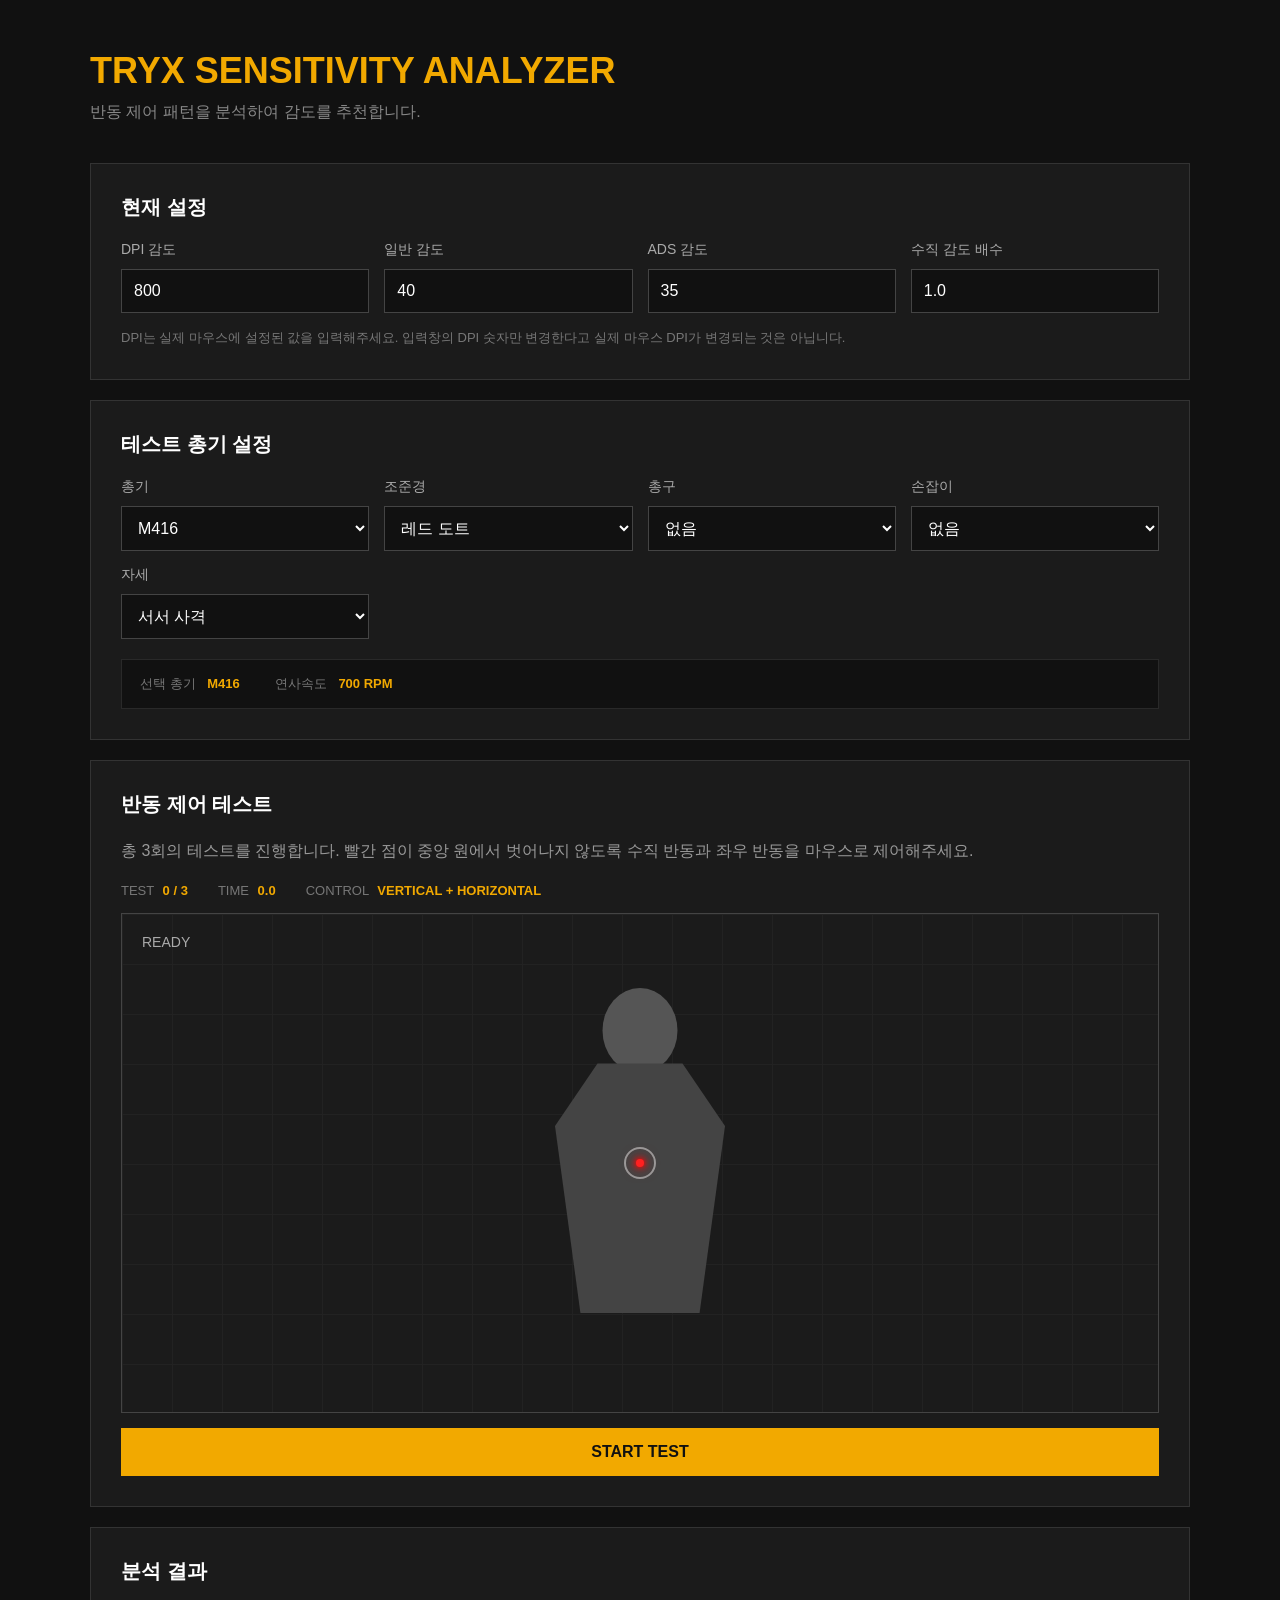
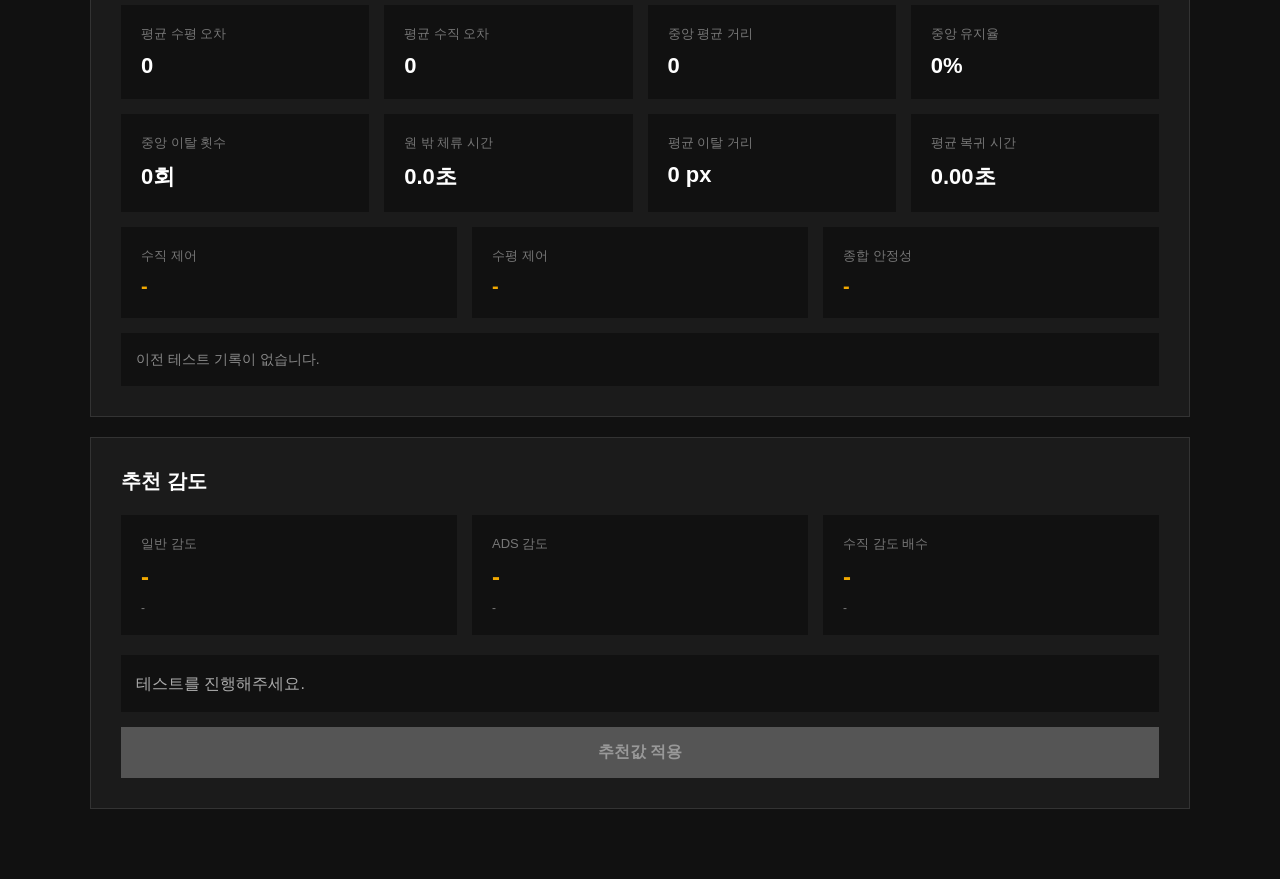
==== index.html @ f40408e4 "move index to root" ====
<!DOCTYPE html>
<html lang="ko">
<head>
    <meta charset="UTF-8">
    <meta name="viewport" content="width=device-width, initial-scale=1.0">
    <title>TRYX Sensitivity Analyzer</title>
    <link rel="stylesheet" href="./css/style.css">
    <script src="./js/script.js" defer></script>
</head>
<body>
<div id="wrap">
    <header>
        <h1>TRYX SENSITIVITY ANALYZER</h1>
        <p>반동 제어 패턴을 분석하여 감도를 추천합니다.</p>
    </header>
    <main>
        <!-- 현재 설정 -->
        <section class="setting">
            <h2>현재 설정</h2>
            <div class="setting_grid">
                <label>
                    DPI 감도
                    <input type="number" id="dpi" value="800" min="100" max="10000">
                </label>
                <label>
                    일반 감도
                    <input type="number" id="general" value="40" min="0" max="100">
                </label>
                <label>
                    ADS 감도
                    <input type="number" id="ads" value="35" min="1" max="100">
                </label>
                <label>
                    수직 감도 배수
                    <input type="number" id="vertical" value="1.0" min="0.1" max="2" step="0.01">
                </label>
            </div>
            <p class="setting_note">
                DPI는 실제 마우스에 설정된 값을 입력해주세요.
                입력창의 DPI 숫자만 변경한다고 실제 마우스 DPI가 변경되는 것은 아닙니다.
            </p>
        </section>
        <!-- 총기 설정 -->
        <section class="weapon_setting">
            <h2>테스트 총기 설정</h2>
            <div class="weapon_grid">
                <label>
                    총기
                    <select id="weapon">
                        <option value="m416">M416</option>
                        <option value="beryl">Beryl M762</option>
                        <option value="aug">AUG</option>
                        <option value="ace32">ACE32</option>
                        <option value="akm">AKM</option>
                    </select>
                </label>
                <label>
                    조준경
                    <select id="sight">
                        <option value="redDot">레드 도트</option>
                        <option value="holo">홀로그램</option>
                        <option value="2x">2배율</option>
                        <option value="3x">3배율</option>
                        <option value="4x">4배율</option>
                        <option value="6x">6배율</option>
                    </select>
                </label>
                <label>
                    총구
                    <select id="muzzle">
                        <option value="none">없음</option>
                        <option value="compensator">보정기</option>
                        <option value="muzzleBrake">제동기</option>
                        <option value="flashHider">소염기</option>
                        <option value="suppressor">소음기</option>
                    </select>
                </label>
                <label>
                    손잡이
                    <select id="grip">
                        <option value="none">없음</option>
                        <option value="vertical">수직 손잡이</option>
                        <option value="tilted">틸티드 그립</option>
                        <option value="half">하프 그립</option>
                        <option value="thumb">엄지 그립</option>
                    </select>
                </label>
                <label>
                    자세
                    <select id="stance">
                        <option value="stand">서서 사격</option>
                        <option value="crouch">앉아서 사격</option>
                    </select>
                </label>
            </div>
            <div class="weapon_info">
                <span>
                    선택 총기
                    <strong id="selectedWeapon">M416</strong>
                </span>
                <span>
                    연사속도
                    <strong id="weaponRPM">700 RPM</strong>
                </span>
            </div>
        </section>
        <!-- 반동 테스트 -->
        <section class="test" id="testSection">
            <h2>반동 제어 테스트</h2>
            <p class="description">
                총 3회의 테스트를 진행합니다.
                빨간 점이 중앙 원에서 벗어나지 않도록
                수직 반동과 좌우 반동을 마우스로 제어해주세요.
            </p>
            <div class="test_info">
                <span>
                    TEST
                    <strong id="roundText">0 / 3</strong>
                </span>
                <span>
                    TIME
                    <strong id="timeText">0.0</strong>
                </span>
                <span>
                    CONTROL
                    <strong>VERTICAL + HORIZONTAL</strong>
                </span>
            </div>
            <div id="aimArea">
                <div id="target">
                    <div class="target_head"></div>
                    <div class="target_body"></div>
                    <!-- 실제 JS 판정 기준과 정확히 같은 원 -->
                    <div class="target_center"></div>
                </div>
                <div id="redDot"></div>
                <div id="status">
                    READY
                </div>
            </div>
            <button id="startBtn">
                START TEST
            </button>
        </section>
        <!-- 분석 결과 -->
        <section class="result">
            <h2>분석 결과</h2>
            <div class="result_grid">
                <div>
                    <span>평균 수평 오차</span>
                    <strong id="resultX">0</strong>
                </div>
                <div>
                    <span>평균 수직 오차</span>
                    <strong id="resultY">0</strong>
                </div>
                <div>
                    <span>중앙 평균 거리</span>
                    <strong id="averageDistance">0</strong>
                </div>
                <div>
                    <span>중앙 유지율</span>
                    <strong id="centerRate">0%</strong>
                </div>
            </div>
            <!-- 중앙 이탈 분석 -->
            <div class="detail_grid">
                <div>
                    <span>중앙 이탈 횟수</span>
                    <strong id="escapeCount">0회</strong>
                </div>
                <div>
                    <span>원 밖 체류 시간</span>
                    <strong id="outsideTime">0.0초</strong>
                </div>
                <div>
                    <span>평균 이탈 거리</span>
                    <strong id="outsideDistance">0 px</strong>
                </div>
                <div>
                    <span>평균 복귀 시간</span>
                    <strong id="returnTime">0.00초</strong>
                </div>
            </div>
            <!-- 제어 분석 -->
            <div class="control_result">
                <div>
                    <span>수직 제어</span>
                    <strong id="verticalControl">-</strong>
                </div>

                <div>
                    <span>수평 제어</span>
                    <strong id="horizontalControl">-</strong>
                </div>

                <div>
                    <span>종합 안정성</span>
                    <strong id="stability">-</strong>
                </div>
            </div>
            <p id="comparison">
                이전 테스트 기록이 없습니다.
            </p>
        </section>
        <!-- 추천 감도 -->
        <section class="recommend">
            <h2>추천 감도</h2>
            <div class="recommend_grid">
                <div>
                    <span>일반 감도</span>
                    <strong id="recommendGeneral">-</strong>
                    <small id="recommendGeneralState">-</small>
                </div>
                <div>
                    <span>ADS 감도</span>
                    <strong id="recommendADS">-</strong>
                    <small id="recommendADSState">-</small>
                </div>
                <div>
                    <span>수직 감도 배수</span>
                    <strong id="recommendVertical">-</strong>
                    <small id="recommendVerticalState">-</small>
                </div>
            </div>
            <p id="feedback">
                테스트를 진행해주세요.
            </p>
            <button id="applyRecommendBtn" disabled>
                추천값 적용
            </button>
        </section>
    </main>
</div>
</body>
</html>
---- css/style.css ----
* {
    margin: 0;
    padding: 0;
    box-sizing: border-box;
}

body {
    background: #111;
    color: #fff;
    font-family: Arial, sans-serif;
}

#wrap {
    width: 1100px;
    margin: 0 auto;
    padding: 50px 0;
}

/* HEADER */
header {
    margin-bottom: 40px;
}

header h1 {
    font-size: 36px;
    color: #f2a900;
}

header p {
    margin-top: 10px;
    color: #888;
}

/* SECTION */
section {
    padding: 30px;
    margin-bottom: 20px;
    background: #1b1b1b;
    border: 1px solid #333;
}

section h2 {
    margin-bottom: 20px;
    font-size: 20px;
}

/* 현재 감도 */
.setting_grid {
    display: grid;
    grid-template-columns: repeat(auto-fit, minmax(190px, 1fr));
    gap: 15px;
}

.setting label,
.weapon_setting label {
    display: flex;
    flex-direction: column;
    gap: 10px;
    color: #aaa;
    font-size: 14px;
}

.setting input,
.weapon_setting select {
    width: 100%;
    padding: 12px;
    background: #111;
    border: 1px solid #444;
    color: #fff;
    font-size: 16px;
}

.setting input:focus,
.weapon_setting select:focus {
    outline: 1px solid #f2a900;
    border-color: #f2a900;
}

.setting_note {
    margin-top: 15px;
    color: #777;
    font-size: 13px;
    line-height: 1.6;
}

.dynamic_scope_setting input {
    border-color: #725600;
}

.dynamic_scope_setting span {
    color: #f2a900;
}

/* 총기 설정 */
.weapon_grid {
    display: grid;
    grid-template-columns: repeat(auto-fit, minmax(220px, 1fr));
    gap: 15px;
}

.weapon_setting select:disabled {
    background: #191919;
    color: #555;
    cursor: not-allowed;
}

.weapon_info {
    display: flex;
    gap: 35px;
    margin-top: 20px;
    padding: 15px 18px;
    background: #111;
    border: 1px solid #292929;
}

.weapon_info span {
    color: #777;
    font-size: 13px;
}

.weapon_info strong {
    margin-left: 8px;
    color: #f2a900;
}

/* 테스트 */
.description {
    margin-bottom: 20px;
    color: #999;
    line-height: 1.6;
}

.test_info {
    display: flex;
    gap: 30px;
    margin-bottom: 15px;
    flex-wrap: wrap;
}

.test_info span {
    color: #777;
    font-size: 13px;
}

.test_info strong {
    margin-left: 5px;
    color: #f2a900;
}

/* AIM AREA */
#aimArea {
    position: relative;
    width: 100%;
    height: 500px;
    overflow: hidden;
    cursor: none;
    border: 1px solid #444;
    background:
        linear-gradient(#222 1px, transparent 1px),
        linear-gradient(90deg, #222 1px, transparent 1px);
    background-size: 50px 50px;
    user-select: none;
}

#aimArea.testing {
    border-color: #705500;
}

/* 사람 타겟 */
#target {
    position: absolute;
    left: 50%;
    top: 50%;
    width: 180px;
    height: 350px;
    transform: translate(-50%, -50%);
    pointer-events: none;
}

.target_head {
    position: absolute;
    left: 50%;
    top: 0;
    width: 75px;
    height: 85px;
    transform: translateX(-50%);
    background: #555;
    border-radius: 50%;
}

.target_body {
    position: absolute;
    left: 50%;
    top: 75px;
    width: 170px;
    height: 250px;
    transform: translateX(-50%);
    background: #444;
    clip-path: polygon(
        25% 0,
        75% 0,
        100% 25%,
        85% 100%,
        15% 100%,
        0 25%
    );
}

/*
    중요:
    #target 자체가 AIM AREA 중앙에 있으므로
    target_center의 50% / 50%가
    RED DOT의 논리적 0,0과 정확히 일치한다.
*/
.target_center {
    position: absolute;
    left: 50%;
    top: 50%;
    width: 32px;
    height: 32px;
    transform: translate(-50%, -50%);
    border: 2px solid #999;
    border-radius: 50%;
    z-index: 5;
}

/* RED DOT */
#redDot {
    position: absolute;
    left: 50%;
    top: 50%;
    width: 8px;
    height: 8px;
    transform: translate(-50%, -50%);
    background: #ff2020;
    border-radius: 50%;
    box-shadow:
        0 0 5px #ff0000,
        0 0 10px #ff0000,
        0 0 15px rgba(255, 0, 0, 0.5);
    pointer-events: none;
    z-index: 10;
}

#status {
    position: absolute;
    top: 20px;
    left: 20px;
    color: #aaa;
    font-size: 14px;
    z-index: 20;
}

/* BUTTON */
#startBtn,
#applyRecommendBtn {
    width: 100%;
    padding: 15px;
    border: none;
    background: #f2a900;
    color: #111;
    font-size: 16px;
    font-weight: bold;
    cursor: pointer;
}

#startBtn {
    margin-top: 15px;
}

#startBtn:hover,
#applyRecommendBtn:hover {
    background: #ffc238;
}

#startBtn:disabled,
#applyRecommendBtn:disabled {
    background: #555;
    color: #999;
    cursor: not-allowed;
}

/* 분석 결과 */
.result_grid,
.detail_grid {
    display: grid;
    grid-template-columns: repeat(4, 1fr);
    gap: 15px;
}

.detail_grid {
    margin-top: 15px;
}

.result_grid div,
.detail_grid div,
.control_result div,
.recommend_grid div {
    display: flex;
    flex-direction: column;
    gap: 10px;
    padding: 20px;
    background: #111;
}

.result_grid span,
.detail_grid span,
.control_result span,
.recommend_grid span {
    color: #777;
    font-size: 13px;
}

.result_grid strong,
.detail_grid strong {
    font-size: 22px;
}

/* 제어 결과 */
.control_result {
    display: grid;
    grid-template-columns: repeat(3, 1fr);
    gap: 15px;
    margin-top: 15px;
}

.control_result strong {
    color: #f2a900;
    font-size: 20px;
}

#comparison {
    margin-top: 15px;
    padding: 15px;
    background: #111;
    color: #888;
    font-size: 14px;
    line-height: 1.6;
}

/* 추천 */
.recommend_grid {
    display: grid;
    grid-template-columns: repeat(auto-fit, minmax(220px, 1fr));
    gap: 15px;
}

.recommend_grid strong {
    color: #f2a900;
    font-size: 24px;
}

.recommend_grid small {
    color: #777;
    font-size: 12px;
}

#feedback {
    margin-top: 20px;
    padding: 15px;
    background: #111;
    color: #aaa;
    line-height: 1.7;
}

#applyRecommendBtn {
    margin-top: 15px;
}

/* 반응형 */
@media (max-width: 1150px) {
    #wrap {
        width: 90%;
    }
}

@media (max-width: 800px) {
    .setting_grid,
    .weapon_grid,
    .result_grid,
    .detail_grid {
        grid-template-columns: repeat(2, 1fr);
    }

    .control_result,
    .recommend_grid {
        grid-template-columns: 1fr;
    }

    #aimArea {
        height: 450px;
    }
}

@media (max-width: 520px) {
    .setting_grid,
    .weapon_grid,
    .result_grid,
    .detail_grid {
        grid-template-columns: 1fr;
    }

    header h1 {
        font-size: 27px;
    }

    section {
        padding: 20px;
    }
}

/* 전체화면 테스트 */
.test:fullscreen {
    width: 100%;
    height: 100%;
    margin: 0;
    padding: 30px 50px;
    border: none;
    background: #111;
    display: flex;
    flex-direction: column;
}

.test:fullscreen h2 {
    margin-bottom: 10px;
}

.test:fullscreen .description {
    margin-bottom: 10px;
}

.test:fullscreen .test_info {
    margin-bottom: 10px;
}

.test:fullscreen #aimArea {
    flex: 1;
    height: auto;
    min-height: 0;
}

.test:fullscreen #startBtn {
    display: none;
}

.test:fullscreen #target {
    transform: translate(-50%, -50%) scale(1.15);
}

.test:fullscreen #status {
    top: 25px;
    left: 25px;
    font-size: 16px;
}
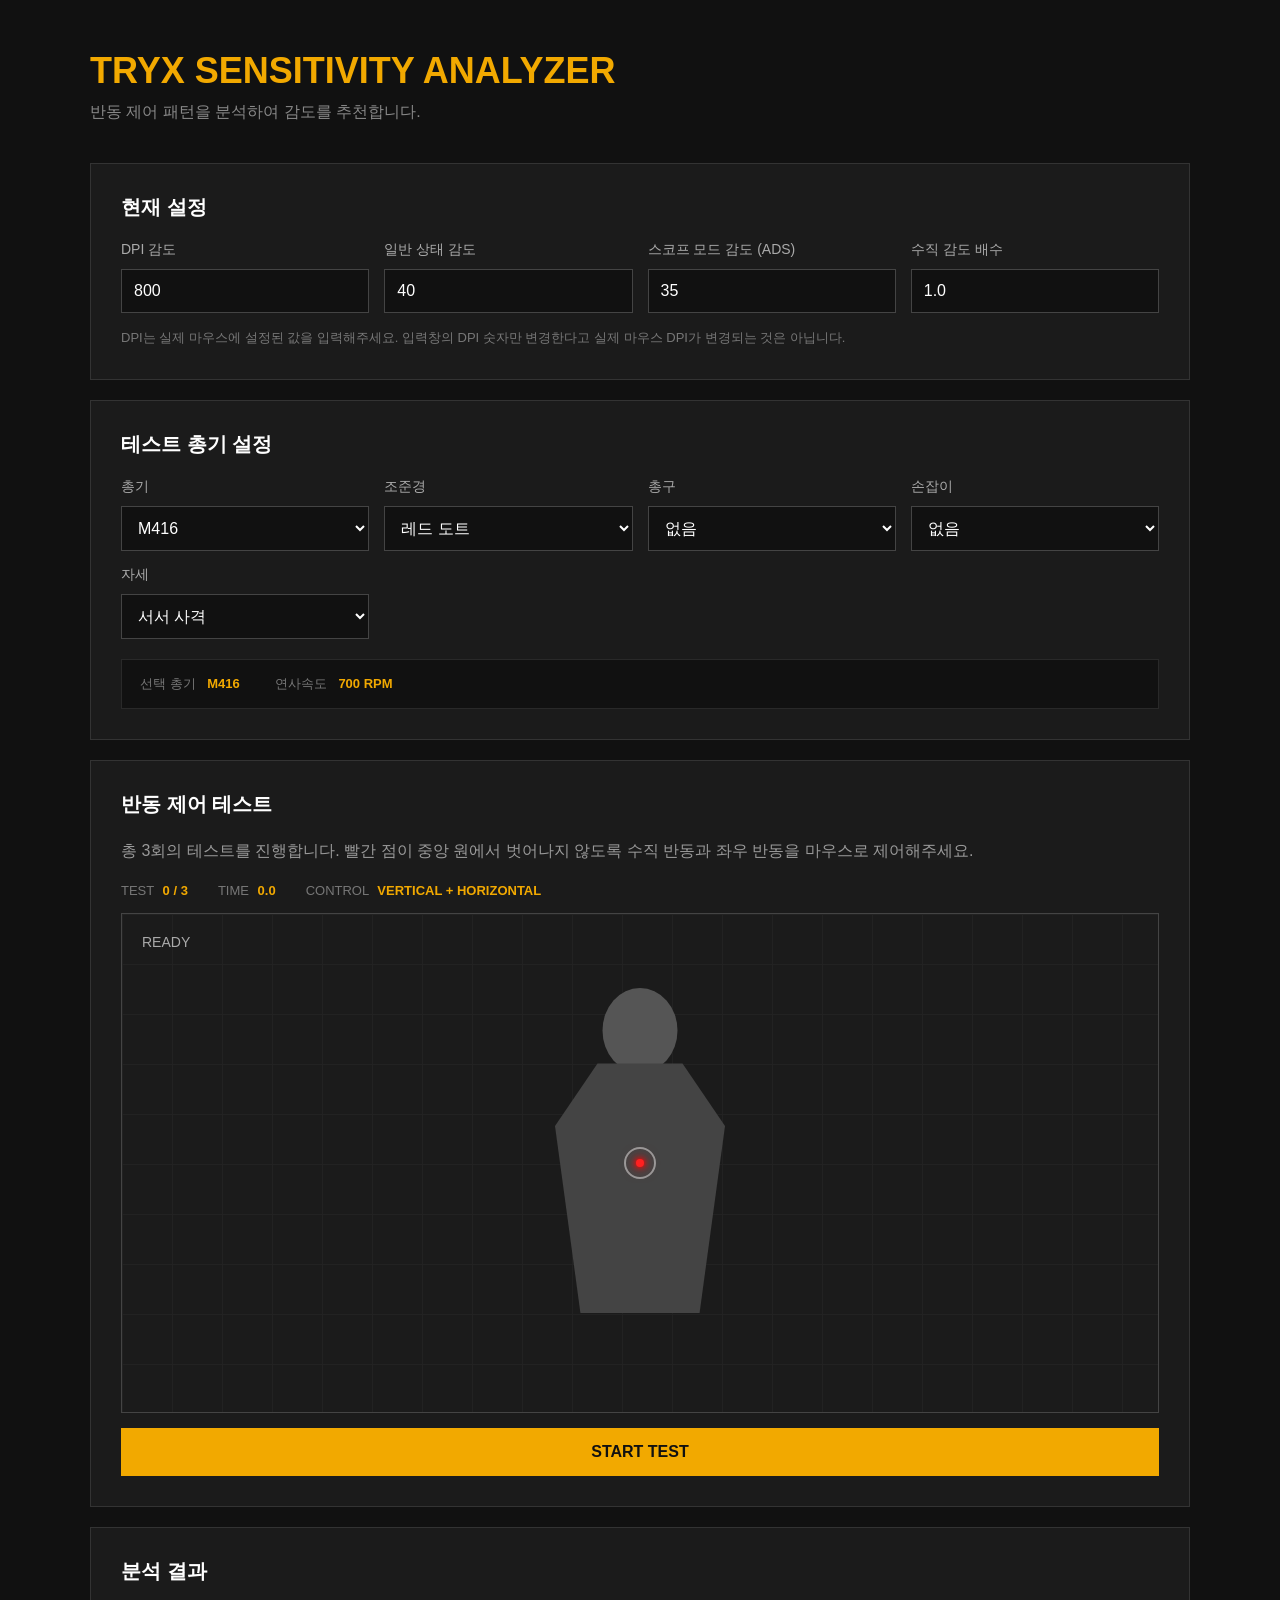
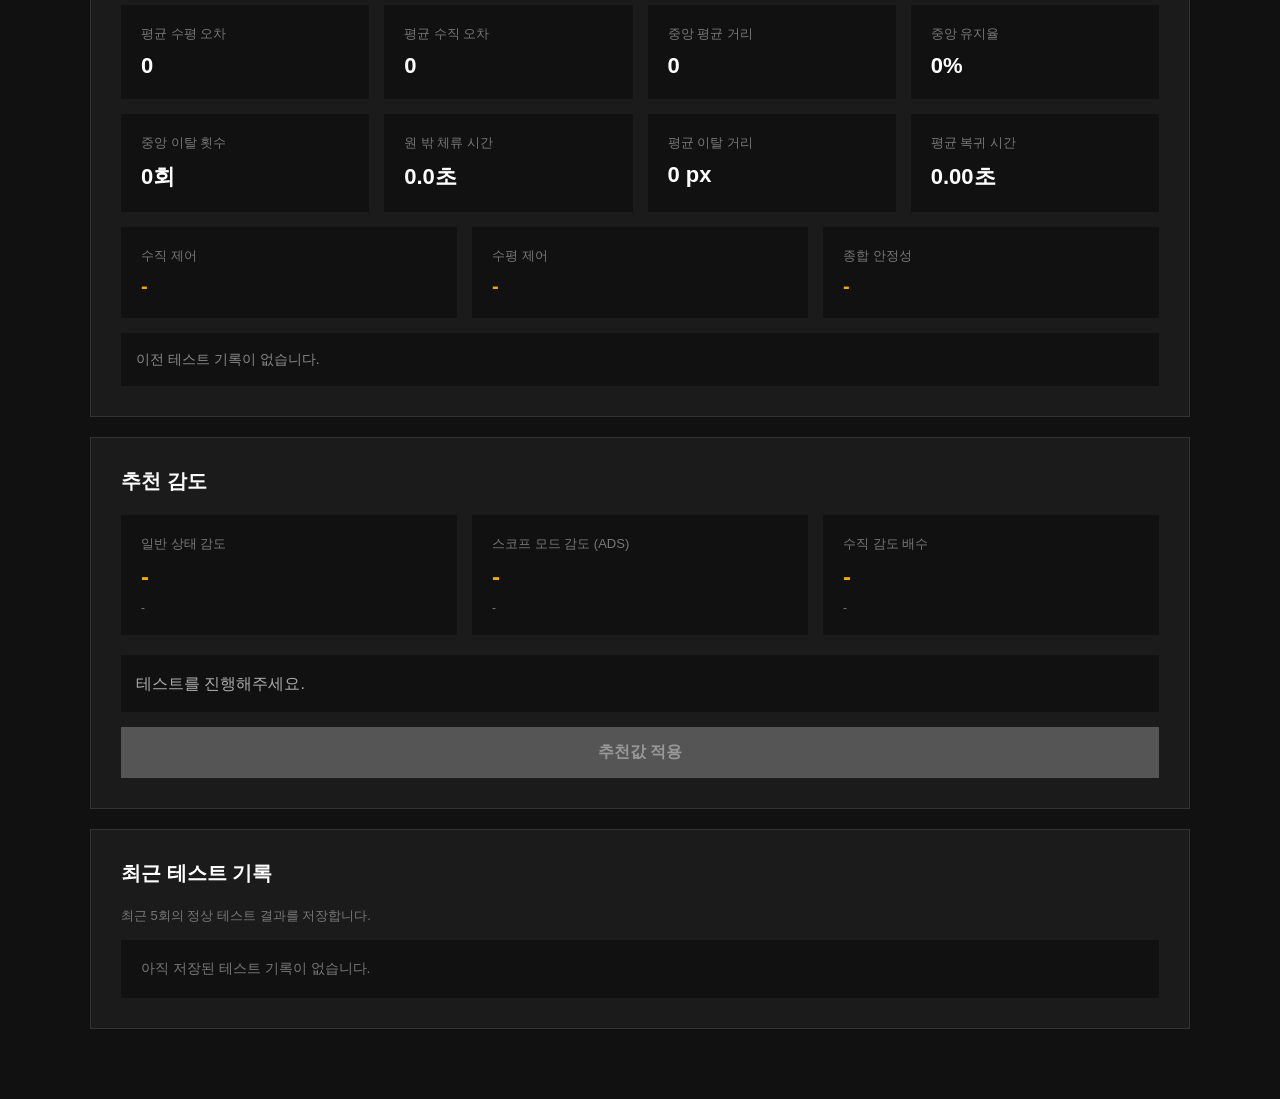
==== commit 0f7a91f4: "add test history and settings persistence" ====
--- a/index.html
+++ b/index.html
@@ -23,11 +23,11 @@
                     <input type="number" id="dpi" value="800" min="100" max="10000">
                 </label>
                 <label>
-                    일반 감도
+                    일반 상태 감도
                     <input type="number" id="general" value="40" min="0" max="100">
                 </label>
                 <label>
-                    ADS 감도
+                    스코프 모드 감도 (ADS)
                     <input type="number" id="ads" value="35" min="1" max="100">
                 </label>
                 <label>
@@ -208,12 +208,12 @@
             <h2>추천 감도</h2>
             <div class="recommend_grid">
                 <div>
-                    <span>일반 감도</span>
+                    <span>일반 상태 감도</span>
                     <strong id="recommendGeneral">-</strong>
                     <small id="recommendGeneralState">-</small>
                 </div>
                 <div>
-                    <span>ADS 감도</span>
+                    <span>스코프 모드 감도 (ADS)</span>
                     <strong id="recommendADS">-</strong>
                     <small id="recommendADSState">-</small>
                 </div>
@@ -229,6 +229,18 @@
             <button id="applyRecommendBtn" disabled>
                 추천값 적용
             </button>
+        </section>
+        <!-- 테스트 기록 -->
+        <section class="history">
+            <h2>최근 테스트 기록</h2>
+            <p class="history_note">
+                최근 5회의 정상 테스트 결과를 저장합니다.
+            </p>
+            <div id="historyList">
+                <p class="history_empty">
+                    아직 저장된 테스트 기록이 없습니다.
+                </p>
+            </div>
         </section>
     </main>
 </div>
--- a/css/style.css
+++ b/css/style.css
@@ -367,48 +367,6 @@
     margin-top: 15px;
 }
 
-/* 반응형 */
-@media (max-width: 1150px) {
-    #wrap {
-        width: 90%;
-    }
-}
-
-@media (max-width: 800px) {
-    .setting_grid,
-    .weapon_grid,
-    .result_grid,
-    .detail_grid {
-        grid-template-columns: repeat(2, 1fr);
-    }
-
-    .control_result,
-    .recommend_grid {
-        grid-template-columns: 1fr;
-    }
-
-    #aimArea {
-        height: 450px;
-    }
-}
-
-@media (max-width: 520px) {
-    .setting_grid,
-    .weapon_grid,
-    .result_grid,
-    .detail_grid {
-        grid-template-columns: 1fr;
-    }
-
-    header h1 {
-        font-size: 27px;
-    }
-
-    section {
-        padding: 20px;
-    }
-}
-
 /* 전체화면 테스트 */
 .test:fullscreen {
     width: 100%;
@@ -444,11 +402,146 @@
 }
 
 .test:fullscreen #target {
-    transform: translate(-50%, -50%) scale(1.15);
+    transform : translate(-50%, -50%) scale(var(--target-scale, 1.15));
 }
 
 .test:fullscreen #status {
     top: 25px;
     left: 25px;
     font-size: 16px;
+}
+
+/* 최근 테스트 기록 */
+.history_note {
+    margin-bottom : 15px;
+    color : #777;
+    font-size : 13px;
+}
+
+#historyList {
+    display : flex;
+    flex-direction: column;
+    gap : 12px;
+}
+
+.history_empty {
+    padding : 20px;
+    background: #111;
+    color : #777;
+    font-size : 14px;
+}
+
+.history_item {
+    padding : 18px 20px;
+    background: #111;
+    border : 1px solid #292929;
+}
+
+.history_top {
+    display : flex;
+    justify-content: space-between;
+    gap : 15px;
+    margin-bottom : 12px;
+}
+
+.history_weapon {
+    color : #f2a900;
+    font-size : 16px;
+    font-weight: bold;
+}
+
+.history_date {
+    color : #666;
+    font-size : 12px;
+}
+
+.history_setting {
+    margin-bottom : 12px;
+    color : #aaa;
+    font-size : 13px;
+    line-height: 1.7;
+}
+
+.history_result {
+    display : grid;
+    grid-template-columns: repeat(4, 1fr);
+    gap : 10px;
+}
+
+.history_result div {
+    padding : 12px;
+    background: #181818;
+}
+
+.history_result span {
+    display : block;
+    margin-bottom: 6px;
+    color : #666;
+    font-size: 12px;
+}
+
+.history_result strong {
+    color : #fff;
+    font-size : 15px;
+}
+
+.history_recommend {
+    margin-top : 12px;
+    color : #aaa;
+    font-size : 13px;
+    line-height: 1.6;
+}
+
+.history_recommend strong {
+    color : #f2a900;
+}
+
+/* 반응형 */
+@media (max-width: 1150px) {
+    #wrap {
+        width: 90%;
+    }
+}
+
+@media (max-width: 800px) {
+    .setting_grid,
+    .weapon_grid,
+    .result_grid,
+    .detail_grid {
+        grid-template-columns: repeat(2, 1fr);
+    }
+
+    .control_result,
+    .recommend_grid {
+        grid-template-columns: 1fr;
+    }
+
+    #aimArea {
+        height: 450px;
+    }
+
+    .history_result {
+        grid-template-columns: repeat(2, 1fr);
+    }
+}
+
+@media (max-width: 520px) {
+    .setting_grid,
+    .weapon_grid,
+    .result_grid,
+    .detail_grid {
+        grid-template-columns: 1fr;
+    }
+
+    header h1 {
+        font-size: 27px;
+    }
+
+    section {
+        padding: 20px;
+    }
+
+    .history_result {
+        grid-template-columns: 1fr;
+    }
 }
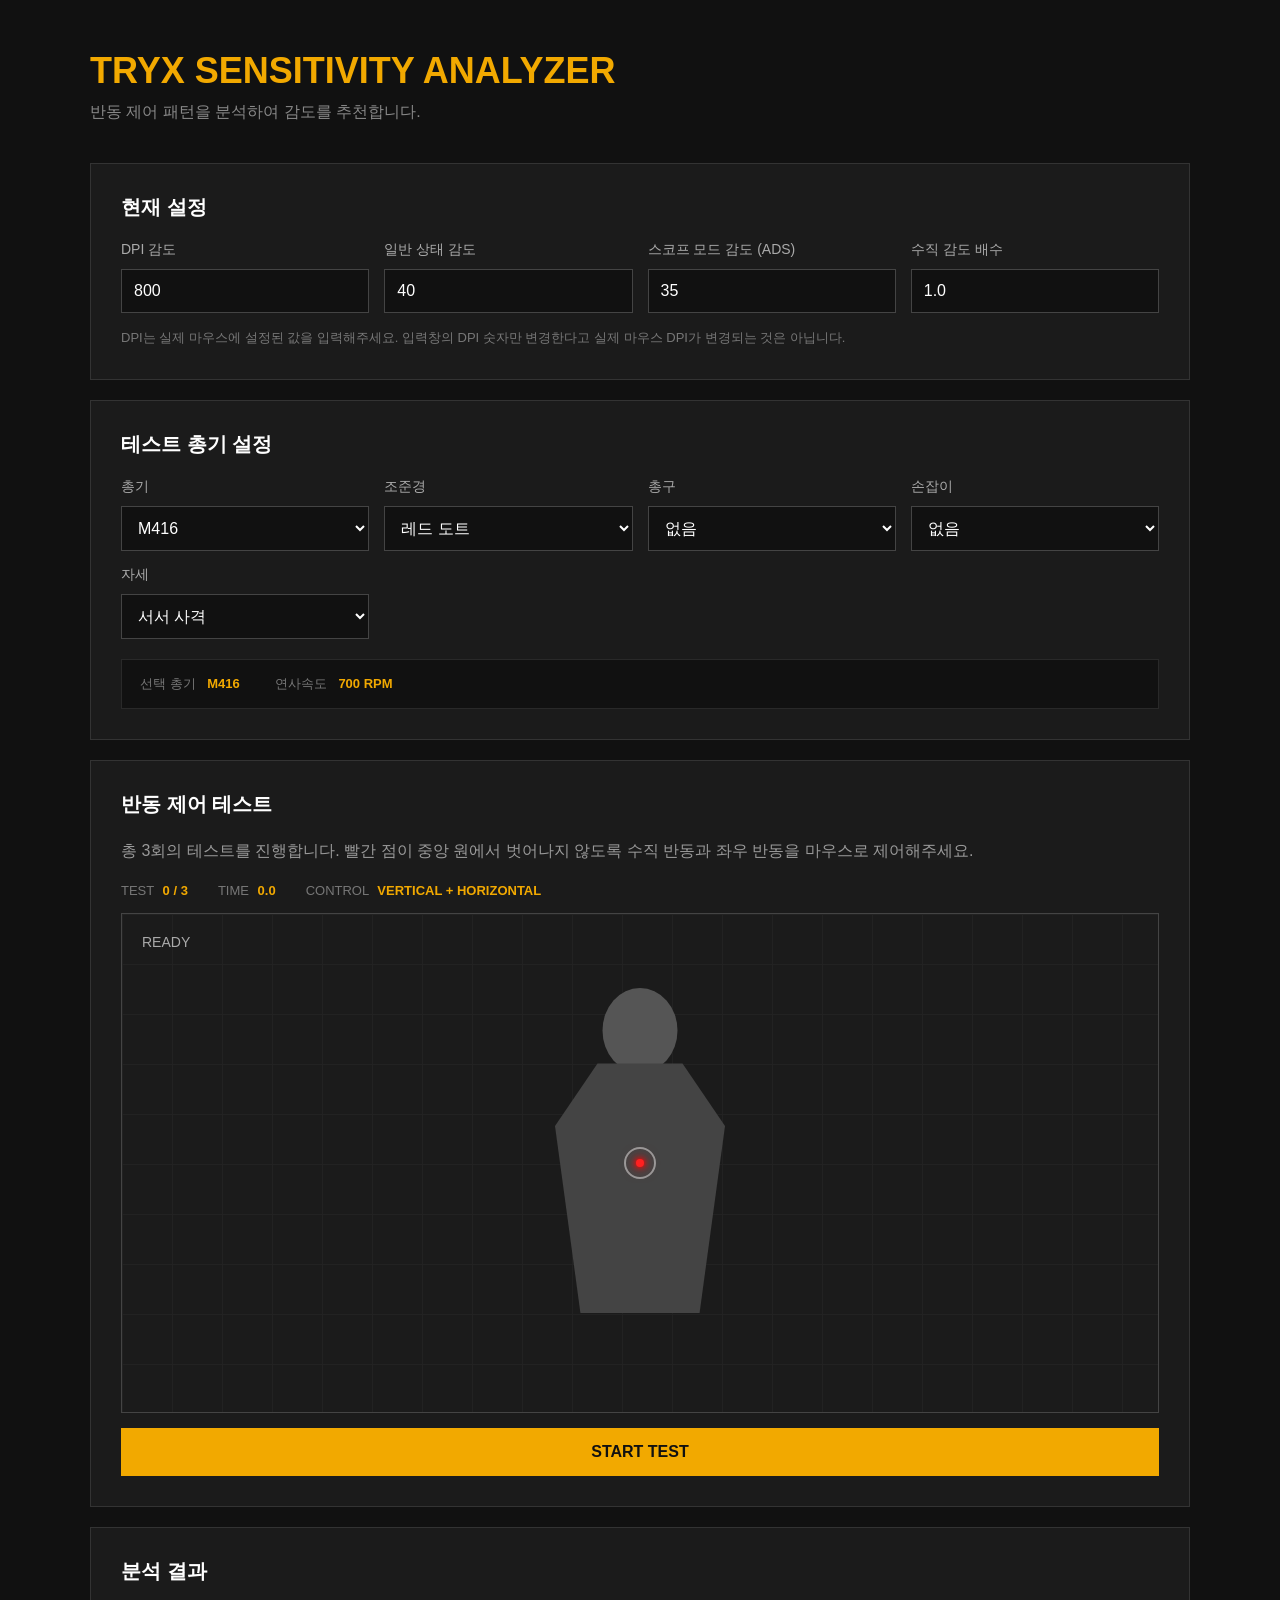
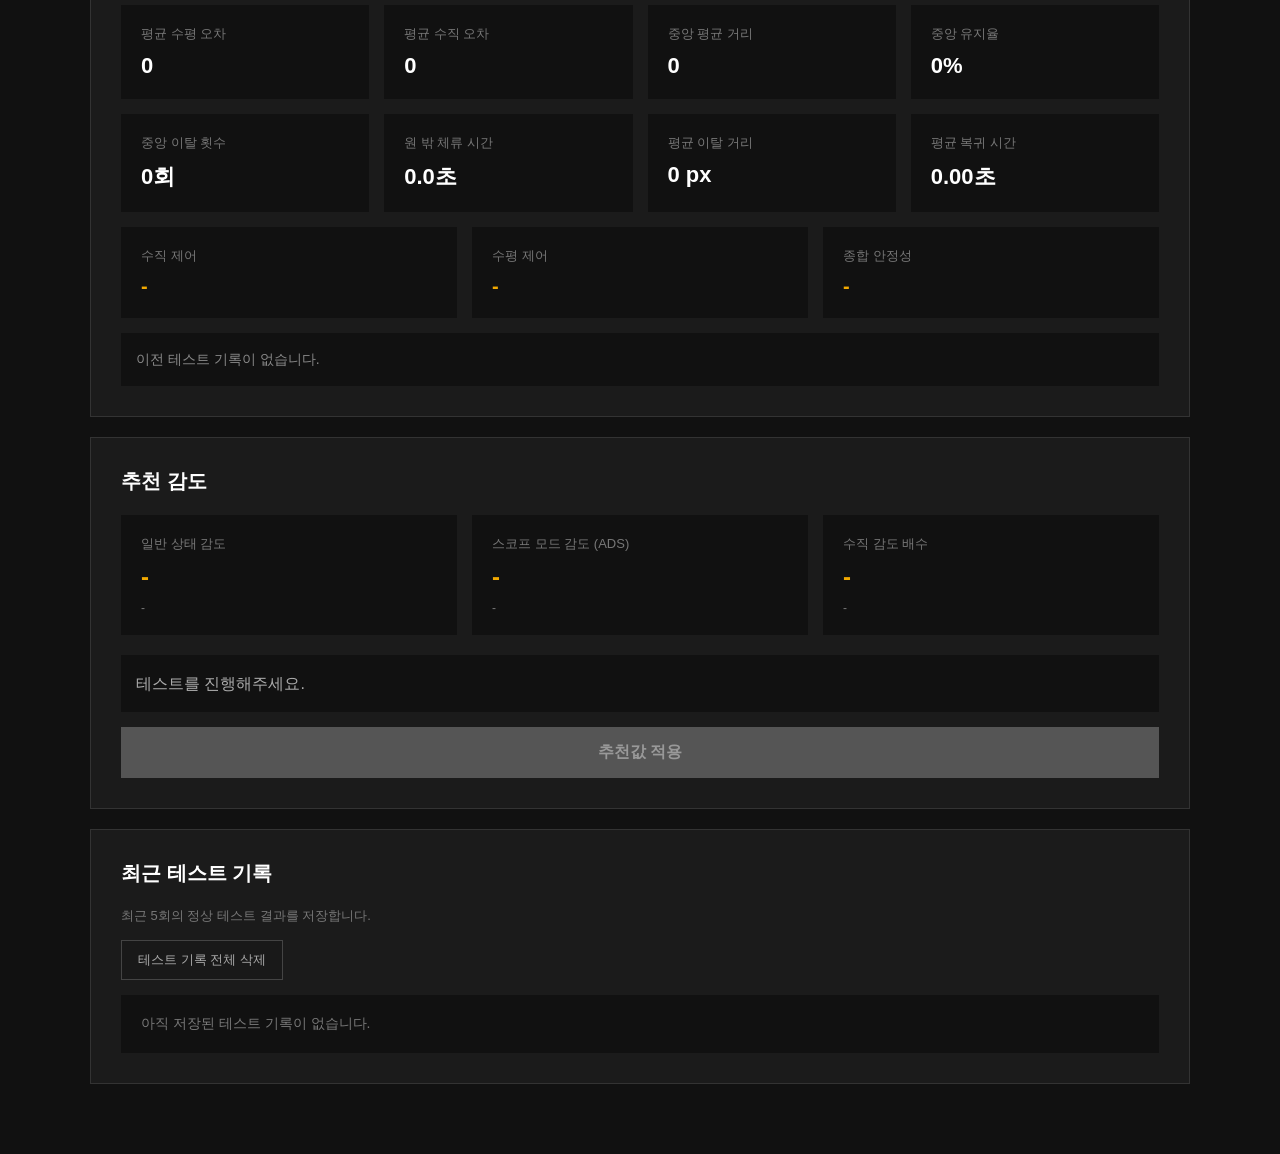
==== commit be856491: "add test history comparison" ====
--- a/index.html
+++ b/index.html
@@ -236,6 +236,9 @@
             <p class="history_note">
                 최근 5회의 정상 테스트 결과를 저장합니다.
             </p>
+            <button id="clearHistoryBtn">
+                테스트 기록 전체 삭제
+            </button>
             <div id="historyList">
                 <p class="history_empty">
                     아직 저장된 테스트 기록이 없습니다.
--- a/css/style.css
+++ b/css/style.css
@@ -496,6 +496,80 @@
     color : #f2a900;
 }
 
+#clearHistoryBtn {
+    margin-bottom : 15px;
+    padding : 10px 16px;
+    background: #191919;
+    border : 1px solid #444;
+    color : #aaa;
+    font-size : 13px;
+    cursor : pointer;
+}
+
+#clearHistoryBtn:hover {
+    border-color : #f2a900;
+    color : #f2a900;
+}
+
+.history_compare {
+    margin-top: 15px;
+    padding-top: 15px;
+    border-top: 1px solid #292929;
+}
+
+.history_compare_title {
+    display: block;
+    margin-bottom: 12px;
+    color: #aaa;
+    font-size: 13px;
+}
+
+.history_compare_grid {
+    display: grid;
+    grid-template-columns: repeat(4, 1fr);
+    gap: 8px;
+}
+
+.history_compare_grid > div {
+    padding: 10px 12px;
+    background: #181818;
+}
+
+.history_compare_grid span {
+    display: block;
+    margin-bottom: 6px;
+    color: #666;
+    font-size: 11px;
+}
+
+.history_compare_grid p {
+    margin-bottom: 5px;
+    color: #ddd;
+    font-size: 12px;
+}
+
+.history_compare_grid strong {
+    font-size: 12px;
+}
+
+.history_compare_grid .improved {
+    color: #58c77b;
+}
+
+.history_compare_grid .worse {
+    color: #e56565;
+}
+
+.history_compare_grid .same {
+    color: #888;
+}
+
+.history_compare_none {
+    color: #666;
+    font-size: 12px;
+}
+
+
 /* 반응형 */
 @media (max-width: 1150px) {
     #wrap {
@@ -523,6 +597,10 @@
     .history_result {
         grid-template-columns: repeat(2, 1fr);
     }
+
+    .history_compare_grid {
+        grid-template-columns: repeat(2, 1fr);
+    }
 }
 
 @media (max-width: 520px) {
@@ -544,4 +622,8 @@
     .history_result {
         grid-template-columns: 1fr;
     }
+
+    .history_compare_grid {
+        grid-template-columns: 1fr;
+    }
 }
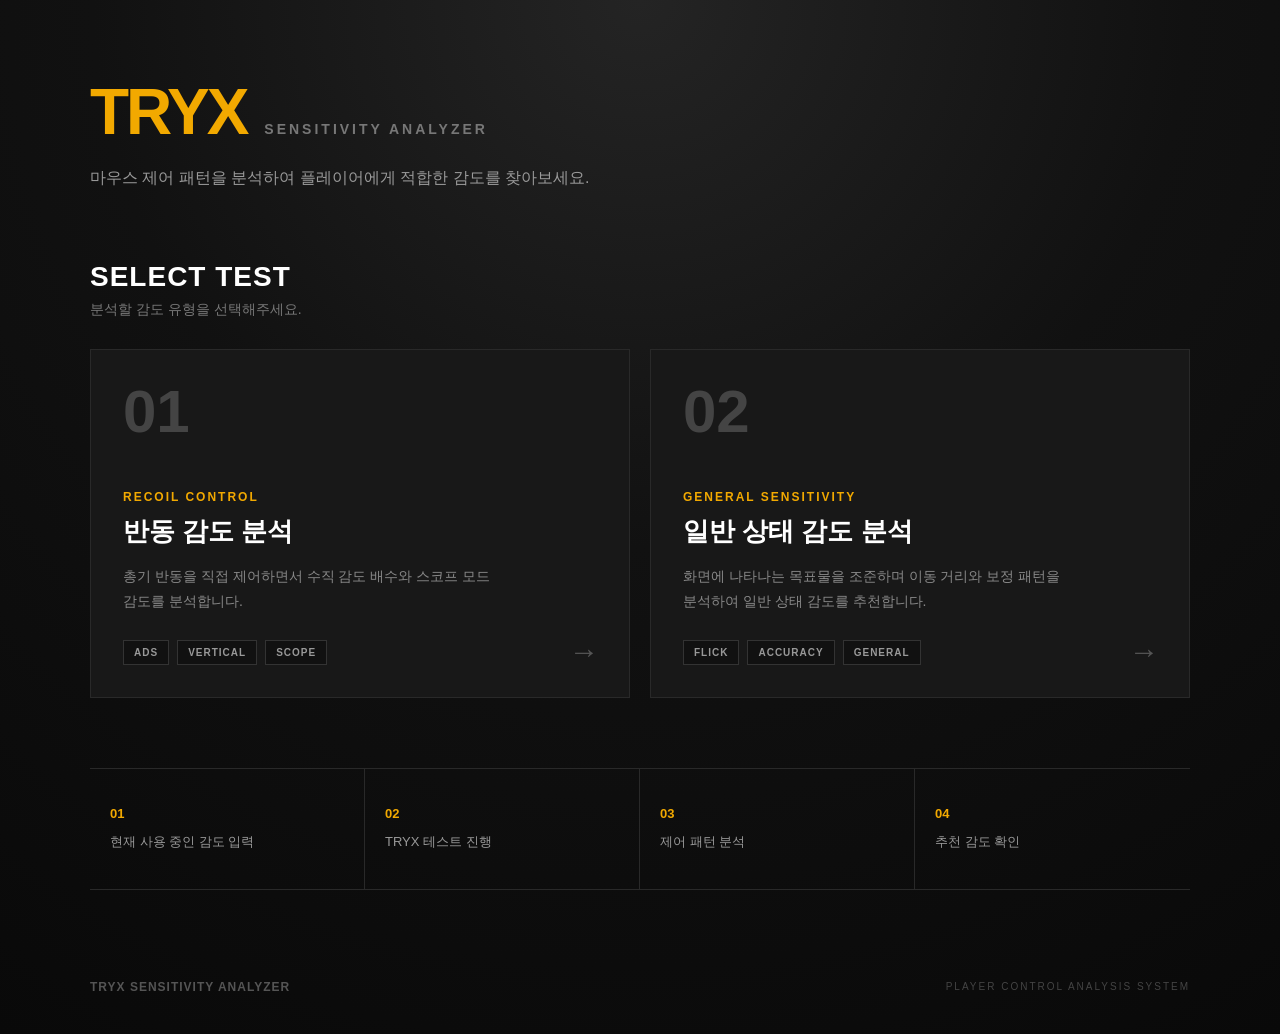
==== commit aabb78b3: "feat : add genral sensitivity test" ====
--- a/index.html
+++ b/index.html
@@ -4,248 +4,100 @@
     <meta charset="UTF-8">
     <meta name="viewport" content="width=device-width, initial-scale=1.0">
     <title>TRYX Sensitivity Analyzer</title>
-    <link rel="stylesheet" href="./css/style.css">
-    <script src="./js/script.js" defer></script>
+    <link rel="stylesheet" href="./css/main.css">
 </head>
 <body>
-<div id="wrap">
-    <header>
-        <h1>TRYX SENSITIVITY ANALYZER</h1>
-        <p>반동 제어 패턴을 분석하여 감도를 추천합니다.</p>
-    </header>
-    <main>
-        <!-- 현재 설정 -->
-        <section class="setting">
-            <h2>현재 설정</h2>
-            <div class="setting_grid">
-                <label>
-                    DPI 감도
-                    <input type="number" id="dpi" value="800" min="100" max="10000">
-                </label>
-                <label>
-                    일반 상태 감도
-                    <input type="number" id="general" value="40" min="0" max="100">
-                </label>
-                <label>
-                    스코프 모드 감도 (ADS)
-                    <input type="number" id="ads" value="35" min="1" max="100">
-                </label>
-                <label>
-                    수직 감도 배수
-                    <input type="number" id="vertical" value="1.0" min="0.1" max="2" step="0.01">
-                </label>
+    <main id="wrap">
+        <header class="main_header">
+            <div class="logo">
+                <h1>TRYX</h1>
+                <span>SENSITIVITY ANALYZER</span>
             </div>
-            <p class="setting_note">
-                DPI는 실제 마우스에 설정된 값을 입력해주세요.
-                입력창의 DPI 숫자만 변경한다고 실제 마우스 DPI가 변경되는 것은 아닙니다.
+            <p class="main_description">
+                마우스 제어 패턴을 분석하여
+                플레이어에게 적합한 감도를 찾아보세요.
             </p>
-        </section>
-        <!-- 총기 설정 -->
-        <section class="weapon_setting">
-            <h2>테스트 총기 설정</h2>
-            <div class="weapon_grid">
-                <label>
-                    총기
-                    <select id="weapon">
-                        <option value="m416">M416</option>
-                        <option value="beryl">Beryl M762</option>
-                        <option value="aug">AUG</option>
-                        <option value="ace32">ACE32</option>
-                        <option value="akm">AKM</option>
-                    </select>
-                </label>
-                <label>
-                    조준경
-                    <select id="sight">
-                        <option value="redDot">레드 도트</option>
-                        <option value="holo">홀로그램</option>
-                        <option value="2x">2배율</option>
-                        <option value="3x">3배율</option>
-                        <option value="4x">4배율</option>
-                        <option value="6x">6배율</option>
-                    </select>
-                </label>
-                <label>
-                    총구
-                    <select id="muzzle">
-                        <option value="none">없음</option>
-                        <option value="compensator">보정기</option>
-                        <option value="muzzleBrake">제동기</option>
-                        <option value="flashHider">소염기</option>
-                        <option value="suppressor">소음기</option>
-                    </select>
-                </label>
-                <label>
-                    손잡이
-                    <select id="grip">
-                        <option value="none">없음</option>
-                        <option value="vertical">수직 손잡이</option>
-                        <option value="tilted">틸티드 그립</option>
-                        <option value="half">하프 그립</option>
-                        <option value="thumb">엄지 그립</option>
-                    </select>
-                </label>
-                <label>
-                    자세
-                    <select id="stance">
-                        <option value="stand">서서 사격</option>
-                        <option value="crouch">앉아서 사격</option>
-                    </select>
-                </label>
-            </div>
-            <div class="weapon_info">
-                <span>
-                    선택 총기
-                    <strong id="selectedWeapon">M416</strong>
-                </span>
-                <span>
-                    연사속도
-                    <strong id="weaponRPM">700 RPM</strong>
-                </span>
+        </header>
+        <section class="test_select">
+            <h2>
+                SELECT TEST
+            </h2>
+            <p class="select_description">
+                분석할 감도 유형을 선택해주세요.
+            </p>
+            <div class="test_card_wrap">
+                <a href="./recoil.html" class="test_card">
+                    <div class="test_card_number">
+                        01
+                    </div>
+                    <div class="test_card_content">
+                        <span class="test_type">
+                            RECOIL CONTROL
+                        </span>
+                        <h3>반동 감도 분석</h3>
+                        <p>
+                            총기 반동을 직접 제어하면서
+                            수직 감도 배수와 스코프 모드 감도를
+                            분석합니다.
+                        </p>
+                        <div class="test_target">
+                            <span>ADS</span>
+                            <span>VERTICAL</span>
+                            <span>SCOPE</span>
+                        </div>
+                    </div>
+                    <div class="test_card_arrow">
+                        →
+                    </div>
+                </a>
+                <a href="./general.html" class="test_card">
+                    <div class="test_card_number">
+                        02
+                    </div>
+                    <div class="test_card_content">
+                        <span class="test_type">
+                            GENERAL SENSITIVITY
+                        </span>
+                        <h3>일반 상태 감도 분석</h3>
+                        <p>
+                            화면에 나타나는 목표물을 조준하며
+                            이동 거리와 보정 패턴을 분석하여
+                            일반 상태 감도를 추천합니다.
+                        </p>
+                        <div class="test_target">
+                            <span>FLICK</span>
+                            <span>ACCURACY</span>
+                            <span>GENERAL</span>
+                        </div>
+                    </div>
+                    <div class="test_card_arrow">
+                        →
+                    </div>
+                </a>
             </div>
         </section>
-        <!-- 반동 테스트 -->
-        <section class="test" id="testSection">
-            <h2>반동 제어 테스트</h2>
-            <p class="description">
-                총 3회의 테스트를 진행합니다.
-                빨간 점이 중앙 원에서 벗어나지 않도록
-                수직 반동과 좌우 반동을 마우스로 제어해주세요.
-            </p>
-            <div class="test_info">
-                <span>
-                    TEST
-                    <strong id="roundText">0 / 3</strong>
-                </span>
-                <span>
-                    TIME
-                    <strong id="timeText">0.0</strong>
-                </span>
-                <span>
-                    CONTROL
-                    <strong>VERTICAL + HORIZONTAL</strong>
-                </span>
+        <section class="main_info">
+            <div>
+                <strong>01</strong>
+                <span>현재 사용 중인 감도 입력</span>
             </div>
-            <div id="aimArea">
-                <div id="target">
-                    <div class="target_head"></div>
-                    <div class="target_body"></div>
-                    <!-- 실제 JS 판정 기준과 정확히 같은 원 -->
-                    <div class="target_center"></div>
-                </div>
-                <div id="redDot"></div>
-                <div id="status">
-                    READY
-                </div>
+            <div>
+                <strong>02</strong>
+                <span>TRYX 테스트 진행</span>
             </div>
-            <button id="startBtn">
-                START TEST
-            </button>
-        </section>
-        <!-- 분석 결과 -->
-        <section class="result">
-            <h2>분석 결과</h2>
-            <div class="result_grid">
-                <div>
-                    <span>평균 수평 오차</span>
-                    <strong id="resultX">0</strong>
-                </div>
-                <div>
-                    <span>평균 수직 오차</span>
-                    <strong id="resultY">0</strong>
-                </div>
-                <div>
-                    <span>중앙 평균 거리</span>
-                    <strong id="averageDistance">0</strong>
-                </div>
-                <div>
-                    <span>중앙 유지율</span>
-                    <strong id="centerRate">0%</strong>
-                </div>
+            <div>
+                <strong>03</strong>
+                <span>제어 패턴 분석</span>
             </div>
-            <!-- 중앙 이탈 분석 -->
-            <div class="detail_grid">
-                <div>
-                    <span>중앙 이탈 횟수</span>
-                    <strong id="escapeCount">0회</strong>
-                </div>
-                <div>
-                    <span>원 밖 체류 시간</span>
-                    <strong id="outsideTime">0.0초</strong>
-                </div>
-                <div>
-                    <span>평균 이탈 거리</span>
-                    <strong id="outsideDistance">0 px</strong>
-                </div>
-                <div>
-                    <span>평균 복귀 시간</span>
-                    <strong id="returnTime">0.00초</strong>
-                </div>
-            </div>
-            <!-- 제어 분석 -->
-            <div class="control_result">
-                <div>
-                    <span>수직 제어</span>
-                    <strong id="verticalControl">-</strong>
-                </div>
-
-                <div>
-                    <span>수평 제어</span>
-                    <strong id="horizontalControl">-</strong>
-                </div>
-
-                <div>
-                    <span>종합 안정성</span>
-                    <strong id="stability">-</strong>
-                </div>
-            </div>
-            <p id="comparison">
-                이전 테스트 기록이 없습니다.
-            </p>
-        </section>
-        <!-- 추천 감도 -->
-        <section class="recommend">
-            <h2>추천 감도</h2>
-            <div class="recommend_grid">
-                <div>
-                    <span>일반 상태 감도</span>
-                    <strong id="recommendGeneral">-</strong>
-                    <small id="recommendGeneralState">-</small>
-                </div>
-                <div>
-                    <span>스코프 모드 감도 (ADS)</span>
-                    <strong id="recommendADS">-</strong>
-                    <small id="recommendADSState">-</small>
-                </div>
-                <div>
-                    <span>수직 감도 배수</span>
-                    <strong id="recommendVertical">-</strong>
-                    <small id="recommendVerticalState">-</small>
-                </div>
-            </div>
-            <p id="feedback">
-                테스트를 진행해주세요.
-            </p>
-            <button id="applyRecommendBtn" disabled>
-                추천값 적용
-            </button>
-        </section>
-        <!-- 테스트 기록 -->
-        <section class="history">
-            <h2>최근 테스트 기록</h2>
-            <p class="history_note">
-                최근 5회의 정상 테스트 결과를 저장합니다.
-            </p>
-            <button id="clearHistoryBtn">
-                테스트 기록 전체 삭제
-            </button>
-            <div id="historyList">
-                <p class="history_empty">
-                    아직 저장된 테스트 기록이 없습니다.
-                </p>
+            <div>
+                <strong>04</strong>
+                <span>추천 감도 확인</span>
             </div>
         </section>
-    </main>
-</div>
+        <footer>
+            <p>TRYX SENSITIVITY ANALYZER</p>
+            <span>PLAYER CONTROL ANALYSIS SYSTEM</span>
+        </footer>
+    </main>    
 </body>
 </html>
--- a/css/main.css
+++ b/css/main.css
@@ -0,0 +1,354 @@
+*{
+    margin : 0;
+    padding : 0;
+    box-sizing: border-box;
+}
+
+html,body {
+    width : 100%;
+    min-height: 100%;
+}
+
+body {
+    background: radial-gradient(
+        circle at top,
+        #242424 0%,
+        #111 45%,
+        #090909 100%   
+    );
+    color : #fff;
+    font-family: Arial, "Noto Sans KR", sans-serif;
+}
+
+a {
+    color : inherit;
+    text-decoration: none;
+}
+
+#wrap { 
+    width: 1100px; 
+    max-width: calc(100% - 40px); 
+    min-height: 100vh; 
+    margin: 0 auto; 
+    padding: 80px 0 40px; 
+}
+
+.main_header {
+    margin-bottom : 70px;
+}
+
+.logo {
+    display : flex;
+    align-items: flex-end;
+    gap : 18px;
+    margin-bottom : 20px;
+}
+
+.logo h1 {
+    color : #f2a900;
+    font-size: 64px;
+    line-height: 1;
+    letter-spacing: -3px;
+}
+
+.logo span {
+    margin-bottom : 7px;
+    color : #777;
+    font-size : 14px;
+    font-weight: bold;
+    letter-spacing : 3px;
+}
+
+.main_description {
+    max-width: 550px;
+    color : #999;
+    font-size : 16px;
+    line-height: 1.7;
+}
+
+.test_select {
+    margin-bottom : 70px;
+}
+
+.test_select > h2 {
+    margin-bottom : 8px;
+    color : #fff;
+    font-size : 28px;
+    letter-spacing: 1px;
+}
+
+.select_description {
+    margin-bottom : 30px;
+    color : #777;
+    font-size : 14px;
+}
+
+.test_card_wrap {
+    display : grid;
+    grid-template-columns: repeat(2, 1fr);
+    gap : 20px;
+}
+
+.test_card {
+    position: relative;
+    min-height: 330px;
+    padding : 32px;
+    display : flex;
+    flex-direction: column;
+    background: #181818;
+    border : 1px solid #292929;
+    overflow: hidden;
+    transition:
+        transform 0.25s,
+        border-color 0.25s,
+        background 0.25s;
+}
+
+.test_card::before {
+    content : "";
+    position: absolute;
+    left : 0;
+    top : 0;
+    width : 4px;
+    height: 100%;
+    background: #f2a900;
+    transform: scaleY(0);
+    transform-origin: bottom;
+    transition: transform 0.25s;
+}
+
+.test_card:hover {
+    transform: translateY(-6px);
+    border-color : rgba(242, 169, 0, 0.55);
+    background: #1d1d1d;
+}
+
+.test_card:hover::before {
+    transform: scaleY(1);
+}
+
+.test_card_number {
+    margin-bottom : 45px;
+    color : #444;
+    font-size: 60px;
+    font-weight: bold;
+    line-height: 1;
+    transition: color 0.25s;
+}
+
+.test_card:hover
+.test_card_number {
+    color: rgba(242, 169, 0, 0.35);
+}
+
+.test_card_content {
+    flex: 1;
+}
+
+.test_type {
+    display: inline-block;
+    margin-bottom: 10px;
+    color: #f2a900;
+    font-size: 12px;
+    font-weight: bold;
+    letter-spacing: 2px;
+}
+
+.test_card_content h3 {
+    margin-bottom: 15px;
+    font-size: 26px;
+}
+
+.test_card_content p {
+    max-width: 380px;
+    color: #888;
+    font-size: 14px;
+    line-height: 1.8;
+}
+
+.test_target {
+    display: flex;
+    gap: 8px;
+    margin-top: 25px;
+}
+
+.test_target span {
+    padding : 6px 10px;
+    color: #999;
+    background: #111;
+    border: 1px solid #333;
+    font-size: 10px;
+    font-weight: bold;
+    letter-spacing: 1px;
+}
+
+.test_card_arrow {
+    position: absolute;
+    right: 30px;
+    bottom: 28px;
+    color: #555;
+    font-size: 30px;
+    transition: color 0.25s, transform 0.25s;
+}
+
+.test_card:hover
+.test_card_arrow {
+    color: #f2a900;
+    transform: translateX(6px);
+}
+
+.main_info {
+    display: grid;
+    grid-template-columns: repeat(4, 1fr);
+    margin-bottom: 70px;
+    border-top: 1px solid #292929;
+    border-bottom: 1px solid #292929;
+}
+
+.main_info > div {
+    min-height: 120px;
+    padding: 25px 20px;
+    display: flex;
+    flex-direction: column;
+    justify-content: center;
+    border-right: 1px solid #292929;
+}
+
+.main_info > div:last-child {
+    border-right: 0;
+}
+
+.main_info strong {
+    margin-bottom: 12px;
+    color: #f2a900;
+    font-size: 13px;
+}
+
+.main_info span {
+    color: #999;
+    font-size: 13px;
+}
+
+footer {
+    display: flex;
+    justify-content: space-between;
+    align-items: center;
+    padding-top: 20px;
+}
+
+footer p {
+    color: #555;
+    font-size: 12px;
+    font-weight: bold;
+    letter-spacing: 1px;
+}
+
+footer span {
+    color: #444;
+    font-size: 10px;
+    letter-spacing: 2px;
+}
+
+@media (
+    max-width: 800px
+) {
+    #wrap {
+        padding-top: 50px;
+    }
+
+    .logo {
+        display: block;
+    }
+
+    .logo h1 {
+        font-size: 52px;
+    }
+
+    .logo span {
+        display: block;
+        margin-top: 10px;
+    }
+
+    .test_card_wrap {
+        grid-template-columns: 1fr;
+    }
+
+    .main_info {
+        grid-template-columns: repeat(2, 1fr);
+    }
+
+    .main_info > div:nth-child(2) {
+        border-right: 0;
+    }
+
+    .main_info > div:nth-child(-n+2) {
+        border-bottom: 1px solid #292929;
+    }
+
+}
+
+@media (
+    max-width: 520px
+) {
+    #wrap {
+        max-width: calc(100% - 30px);
+        padding-top: 35px;
+    }
+
+    .main_header {
+        margin-bottom: 50px;
+    }
+
+    .logo h1 {
+        font-size: 44px;
+    }
+
+    .main_description {
+        font-size: 14px;
+    }
+
+    .test_select > h2 {
+        font-size: 23px;
+    }
+
+    .test_card {
+        min-height: 300px;
+        padding: 25px;
+    }
+
+    .test_card_number {
+        margin-bottom: 35px;
+        font-size: 48px;
+    }
+
+    .test_card_content h3 {
+        font-size: 22px;
+    }
+
+    .test_card_arrow {
+        right: 22px;
+        bottom: 22px;
+    }
+
+    .main_info {
+        grid-template-columns: 1fr;
+    }
+
+    .main_info > div {
+        min-height: 90px;
+        border-right: 0;
+        border-bottom: 1px solid #292929;
+    }
+
+    .main_info > div:last-child {
+        border-bottom: 0;
+    }
+
+    footer {
+        display: block;
+    }
+
+    footer p {
+        margin-bottom: 8px;
+    }
+}
